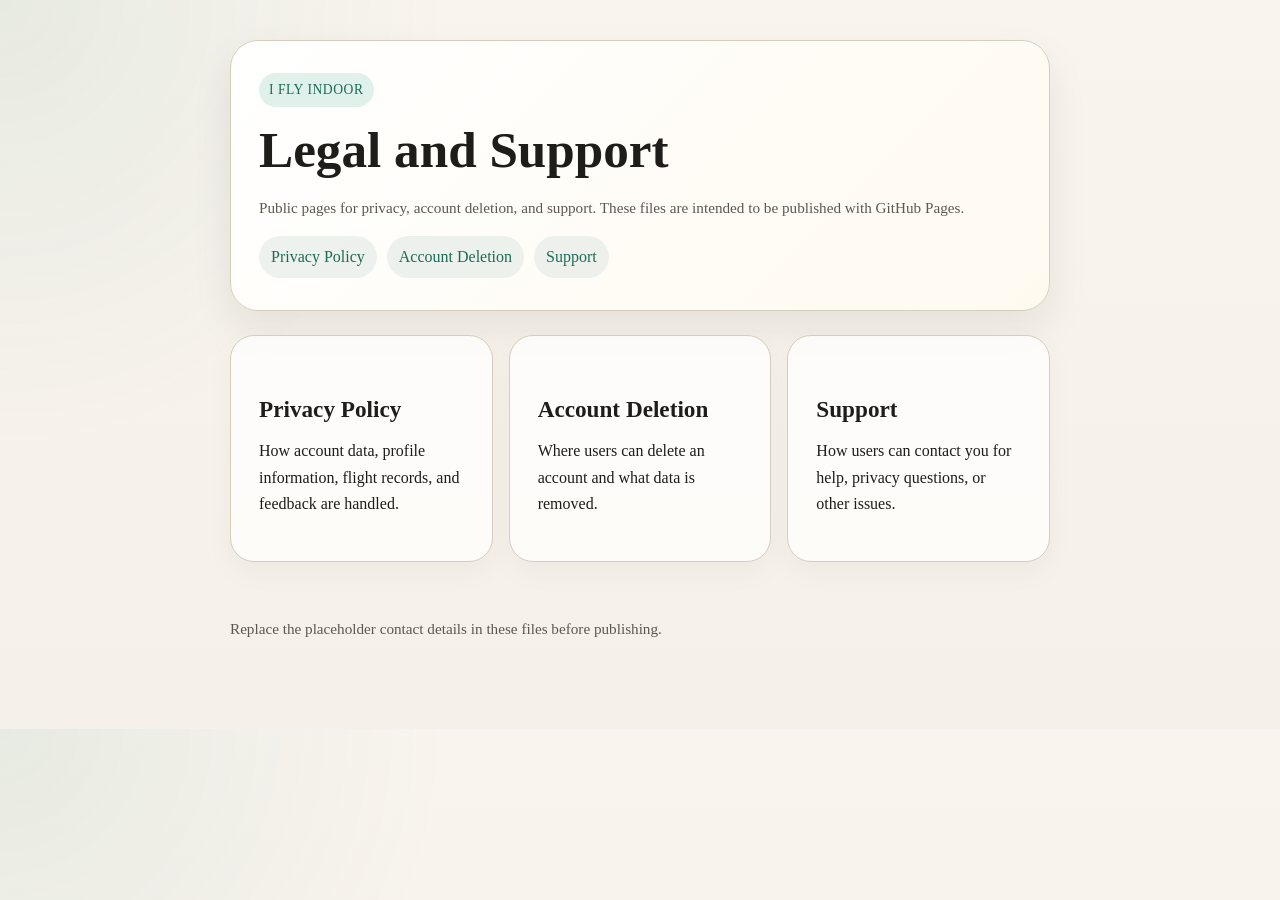
==== index.html @ 6ba3c403 "Add legal and support pages including account deletion and privacy policy" ====
<!doctype html>
<html lang="en">
  <head>
    <meta charset="utf-8">
    <meta name="viewport" content="width=device-width, initial-scale=1">
    <title>I Fly Indoor Legal</title>
    <link rel="stylesheet" href="styles.css">
  </head>
  <body>
    <main class="page">
      <section class="hero">
        <div class="eyebrow">I Fly Indoor</div>
        <h1>Legal and Support</h1>
        <p class="meta">
          Public pages for privacy, account deletion, and support. These files are
          intended to be published with GitHub Pages.
        </p>
        <ul class="pill-list">
          <li>Privacy Policy</li>
          <li>Account Deletion</li>
          <li>Support</li>
        </ul>
      </section>

      <section class="grid">
        <a class="card nav-card" href="privacy-policy.html">
          <h2>Privacy Policy</h2>
          <p>How account data, profile information, flight records, and feedback are handled.</p>
        </a>

        <a class="card nav-card" href="account-deletion.html">
          <h2>Account Deletion</h2>
          <p>Where users can delete an account and what data is removed.</p>
        </a>

        <a class="card nav-card" href="support.html">
          <h2>Support</h2>
          <p>How users can contact you for help, privacy questions, or other issues.</p>
        </a>
      </section>

      <p class="footer">
        Replace the placeholder contact details in these files before publishing.
      </p>
    </main>
  </body>
</html>
---- styles.css ----
:root {
  --bg: #f5f1e8;
  --surface: #fffaf0;
  --surface-strong: #ffffff;
  --text: #1f1d1a;
  --muted: #5e574f;
  --line: #d7cdbd;
  --accent: #1d6b57;
  --accent-soft: #dff1ea;
  --danger: #8a2f2f;
  --shadow: rgba(31, 29, 26, 0.08);
}

* {
  box-sizing: border-box;
}

html {
  font-size: 16px;
}

body {
  margin: 0;
  font-family: Georgia, "Times New Roman", serif;
  background:
    radial-gradient(circle at top left, rgba(29, 107, 87, 0.08), transparent 28rem),
    linear-gradient(180deg, #f9f5ee 0%, var(--bg) 100%);
  color: var(--text);
  line-height: 1.65;
}

a {
  color: var(--accent);
}

.page {
  max-width: 860px;
  margin: 0 auto;
  padding: 40px 20px 72px;
}

.hero {
  background: linear-gradient(135deg, var(--surface-strong), var(--surface));
  border: 1px solid var(--line);
  border-radius: 28px;
  box-shadow: 0 18px 40px var(--shadow);
  padding: 32px 28px;
  margin-bottom: 24px;
}

.eyebrow {
  display: inline-block;
  margin-bottom: 12px;
  padding: 6px 10px;
  border-radius: 999px;
  background: var(--accent-soft);
  color: var(--accent);
  font-size: 0.85rem;
  letter-spacing: 0.04em;
  text-transform: uppercase;
}

h1,
h2,
h3 {
  line-height: 1.2;
  margin: 0 0 14px;
}

h1 {
  font-size: clamp(2rem, 4vw, 3.3rem);
}

h2 {
  font-size: 1.45rem;
  margin-top: 32px;
}

h3 {
  font-size: 1.08rem;
  margin-top: 20px;
}

p,
ul {
  margin: 0 0 16px;
}

ul {
  padding-left: 20px;
}

.card {
  background: rgba(255, 255, 255, 0.75);
  border: 1px solid var(--line);
  border-radius: 24px;
  padding: 28px;
  margin-bottom: 18px;
  box-shadow: 0 10px 30px rgba(31, 29, 26, 0.04);
}

.grid {
  display: grid;
  grid-template-columns: repeat(auto-fit, minmax(220px, 1fr));
  gap: 16px;
}

.nav-card {
  display: block;
  text-decoration: none;
  color: inherit;
  transition: transform 160ms ease, box-shadow 160ms ease, border-color 160ms ease;
}

.nav-card:hover {
  transform: translateY(-2px);
  border-color: var(--accent);
  box-shadow: 0 18px 36px rgba(29, 107, 87, 0.12);
}

.meta {
  color: var(--muted);
  font-size: 0.95rem;
}

.danger {
  color: var(--danger);
}

.footer {
  margin-top: 36px;
  color: var(--muted);
  font-size: 0.95rem;
}

.pill-list {
  display: flex;
  flex-wrap: wrap;
  gap: 10px;
  padding: 0;
  list-style: none;
  margin: 16px 0 0;
}

.pill-list li {
  padding: 8px 12px;
  border-radius: 999px;
  background: rgba(29, 107, 87, 0.08);
  color: var(--accent);
}

code {
  font-family: Consolas, "Courier New", monospace;
  font-size: 0.95em;
  background: rgba(31, 29, 26, 0.06);
  padding: 2px 6px;
  border-radius: 6px;
}

@media (max-width: 640px) {
  .page {
    padding-top: 24px;
  }

  .hero,
  .card {
    padding: 22px 18px;
    border-radius: 22px;
  }
}
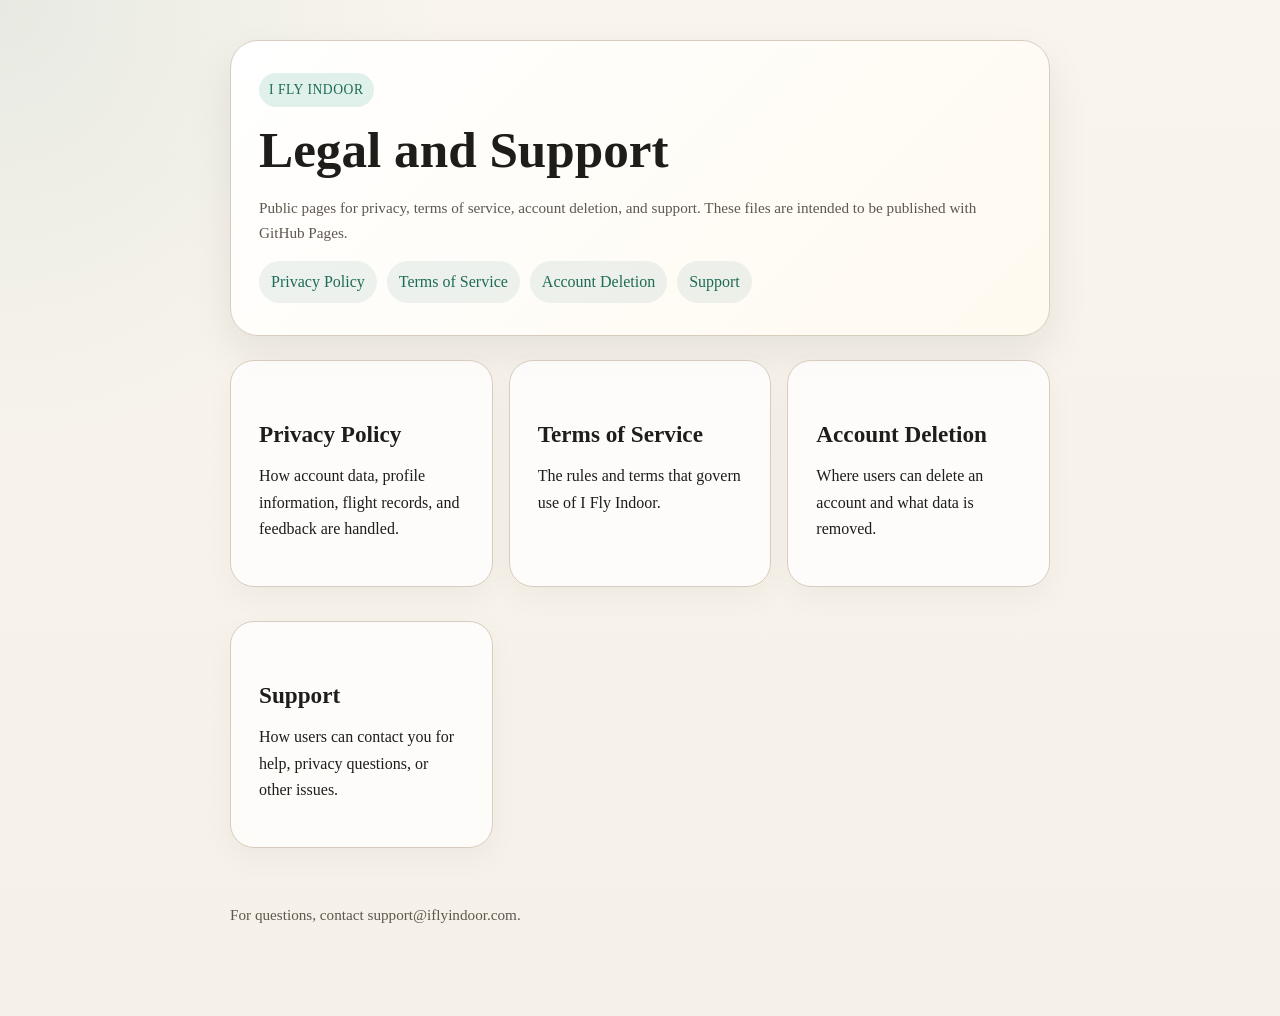
==== commit 59018638: "Add Terms of Service page and update legal section in index.html" ====
--- a/index.html
+++ b/index.html
@@ -12,11 +12,12 @@
         <div class="eyebrow">I Fly Indoor</div>
         <h1>Legal and Support</h1>
         <p class="meta">
-          Public pages for privacy, account deletion, and support. These files are
-          intended to be published with GitHub Pages.
+          Public pages for privacy, terms of service, account deletion, and support.
+          These files are intended to be published with GitHub Pages.
         </p>
         <ul class="pill-list">
           <li>Privacy Policy</li>
+          <li>Terms of Service</li>
           <li>Account Deletion</li>
           <li>Support</li>
         </ul>
@@ -26,6 +27,11 @@
         <a class="card nav-card" href="privacy-policy.html">
           <h2>Privacy Policy</h2>
           <p>How account data, profile information, flight records, and feedback are handled.</p>
+        </a>
+
+        <a class="card nav-card" href="terms-of-service.html">
+          <h2>Terms of Service</h2>
+          <p>The rules and terms that govern use of I Fly Indoor.</p>
         </a>
 
         <a class="card nav-card" href="account-deletion.html">
@@ -40,7 +46,7 @@
       </section>
 
       <p class="footer">
-        Replace the placeholder contact details in these files before publishing.
+        For questions, contact support@iflyindoor.com.
       </p>
     </main>
   </body>
--- a/styles.css
+++ b/styles.css
@@ -31,6 +31,20 @@
 
 a {
   color: var(--accent);
+}
+
+.button {
+  display: inline-block;
+  padding: 10px 16px;
+  border-radius: 999px;
+  background: var(--accent);
+  color: #ffffff;
+  font-weight: 700;
+  text-decoration: none;
+}
+
+.button:hover {
+  background: #155341;
 }
 
 .page {
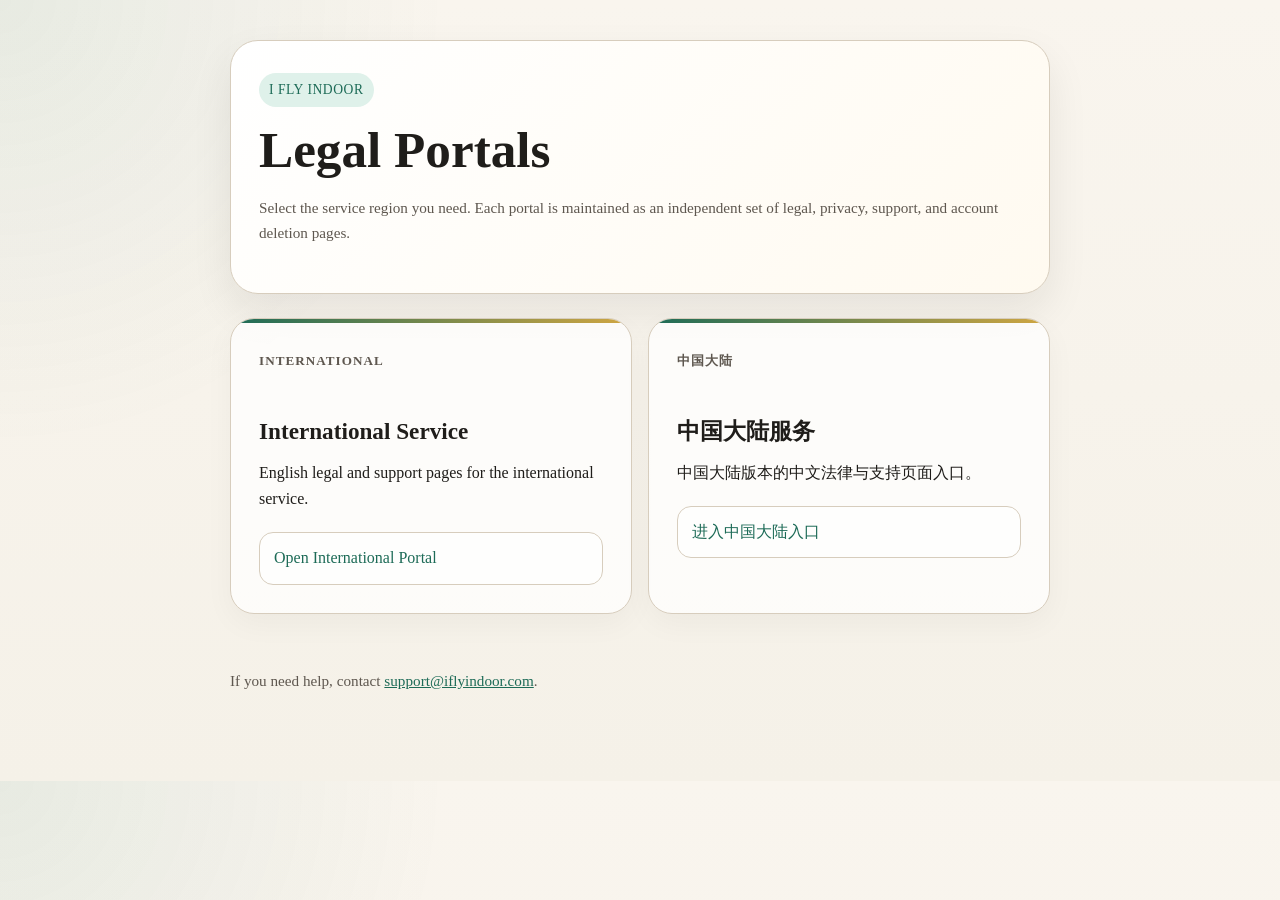
==== commit 8d30cbf1: "Update legal and support pages for international and Chinese versions, add account deletion informat" ====
--- a/index.html
+++ b/index.html
@@ -1,4 +1,4 @@
-<!doctype html>
+﻿<!doctype html>
 <html lang="en">
   <head>
     <meta charset="utf-8">
@@ -10,43 +10,39 @@
     <main class="page">
       <section class="hero">
         <div class="eyebrow">I Fly Indoor</div>
-        <h1>Legal and Support</h1>
+        <h1>Legal Portals</h1>
         <p class="meta">
-          Public pages for privacy, terms of service, account deletion, and support.
-          These files are intended to be published with GitHub Pages.
+          Select the service region you need. Each portal is maintained as an
+          independent set of legal, privacy, support, and account deletion pages.
         </p>
-        <ul class="pill-list">
-          <li>Privacy Policy</li>
-          <li>Terms of Service</li>
-          <li>Account Deletion</li>
-          <li>Support</li>
-        </ul>
       </section>
 
-      <section class="grid">
-        <a class="card nav-card" href="privacy-policy.html">
-          <h2>Privacy Policy</h2>
-          <p>How account data, profile information, flight records, and feedback are handled.</p>
-        </a>
+      <section class="split-grid">
+        <section class="card region-card">
+          <div class="region-label">International</div>
+          <h2>International Service</h2>
+          <p>
+            English legal and support pages for the international service.
+          </p>
+          <div class="link-list">
+            <a href="global/index.html">Open International Portal</a>
+          </div>
+        </section>
 
-        <a class="card nav-card" href="terms-of-service.html">
-          <h2>Terms of Service</h2>
-          <p>The rules and terms that govern use of I Fly Indoor.</p>
-        </a>
-
-        <a class="card nav-card" href="account-deletion.html">
-          <h2>Account Deletion</h2>
-          <p>Where users can delete an account and what data is removed.</p>
-        </a>
-
-        <a class="card nav-card" href="support.html">
-          <h2>Support</h2>
-          <p>How users can contact you for help, privacy questions, or other issues.</p>
-        </a>
+        <section class="card region-card">
+          <div class="region-label">中国大陆</div>
+          <h2>中国大陆服务</h2>
+          <p>
+            中国大陆版本的中文法律与支持页面入口。
+          </p>
+          <div class="link-list">
+            <a href="cn/index.html">进入中国大陆入口</a>
+          </div>
+        </section>
       </section>
 
       <p class="footer">
-        For questions, contact support@iflyindoor.com.
+        If you need help, contact <a href="mailto:support@iflyindoor.com">support@iflyindoor.com</a>.
       </p>
     </main>
   </body>
--- a/styles.css
+++ b/styles.css
@@ -1,4 +1,4 @@
-:root {
+﻿:root {
   --bg: #f5f1e8;
   --surface: #fffaf0;
   --surface-strong: #ffffff;
@@ -29,6 +29,12 @@
   line-height: 1.65;
 }
 
+ol,
+ul {
+  margin: 0 0 16px;
+  padding-left: 20px;
+}
+
 a {
   color: var(--accent);
 }
@@ -95,13 +101,8 @@
   margin-top: 20px;
 }
 
-p,
-ul {
+p {
   margin: 0 0 16px;
-}
-
-ul {
-  padding-left: 20px;
 }
 
 .card {
@@ -113,16 +114,28 @@
   box-shadow: 0 10px 30px rgba(31, 29, 26, 0.04);
 }
 
+.grid,
+.split-grid {
+  display: grid;
+  gap: 16px;
+}
+
 .grid {
-  display: grid;
   grid-template-columns: repeat(auto-fit, minmax(220px, 1fr));
-  gap: 16px;
+}
+
+.split-grid {
+  grid-template-columns: repeat(auto-fit, minmax(280px, 1fr));
+}
+
+.nav-card,
+.region-card {
+  display: block;
+  color: inherit;
 }
 
 .nav-card {
-  display: block;
-  text-decoration: none;
-  color: inherit;
+  text-decoration: none;
   transition: transform 160ms ease, box-shadow 160ms ease, border-color 160ms ease;
 }
 
@@ -130,6 +143,61 @@
   transform: translateY(-2px);
   border-color: var(--accent);
   box-shadow: 0 18px 36px rgba(29, 107, 87, 0.12);
+}
+
+.region-card {
+  position: relative;
+  overflow: hidden;
+}
+
+.region-card::before {
+  content: "";
+  position: absolute;
+  inset: 0 auto auto 0;
+  width: 100%;
+  height: 4px;
+  background: linear-gradient(90deg, var(--accent), #d0a642);
+}
+
+.region-label {
+  display: inline-block;
+  margin-bottom: 14px;
+  font-size: 0.82rem;
+  font-weight: 700;
+  letter-spacing: 0.08em;
+  text-transform: uppercase;
+  color: var(--muted);
+}
+
+.link-list {
+  display: grid;
+  gap: 10px;
+  margin-top: 20px;
+}
+
+.link-list a {
+  display: block;
+  padding: 12px 14px;
+  border: 1px solid var(--line);
+  border-radius: 14px;
+  text-decoration: none;
+  background: rgba(255, 255, 255, 0.7);
+  transition: border-color 160ms ease, transform 160ms ease, background 160ms ease;
+}
+
+.link-list a:hover {
+  border-color: var(--accent);
+  background: #ffffff;
+  transform: translateY(-1px);
+}
+
+.back-link {
+  display: inline-flex;
+  align-items: center;
+  gap: 8px;
+  margin-bottom: 18px;
+  text-decoration: none;
+  font-weight: 700;
 }
 
 .meta {
